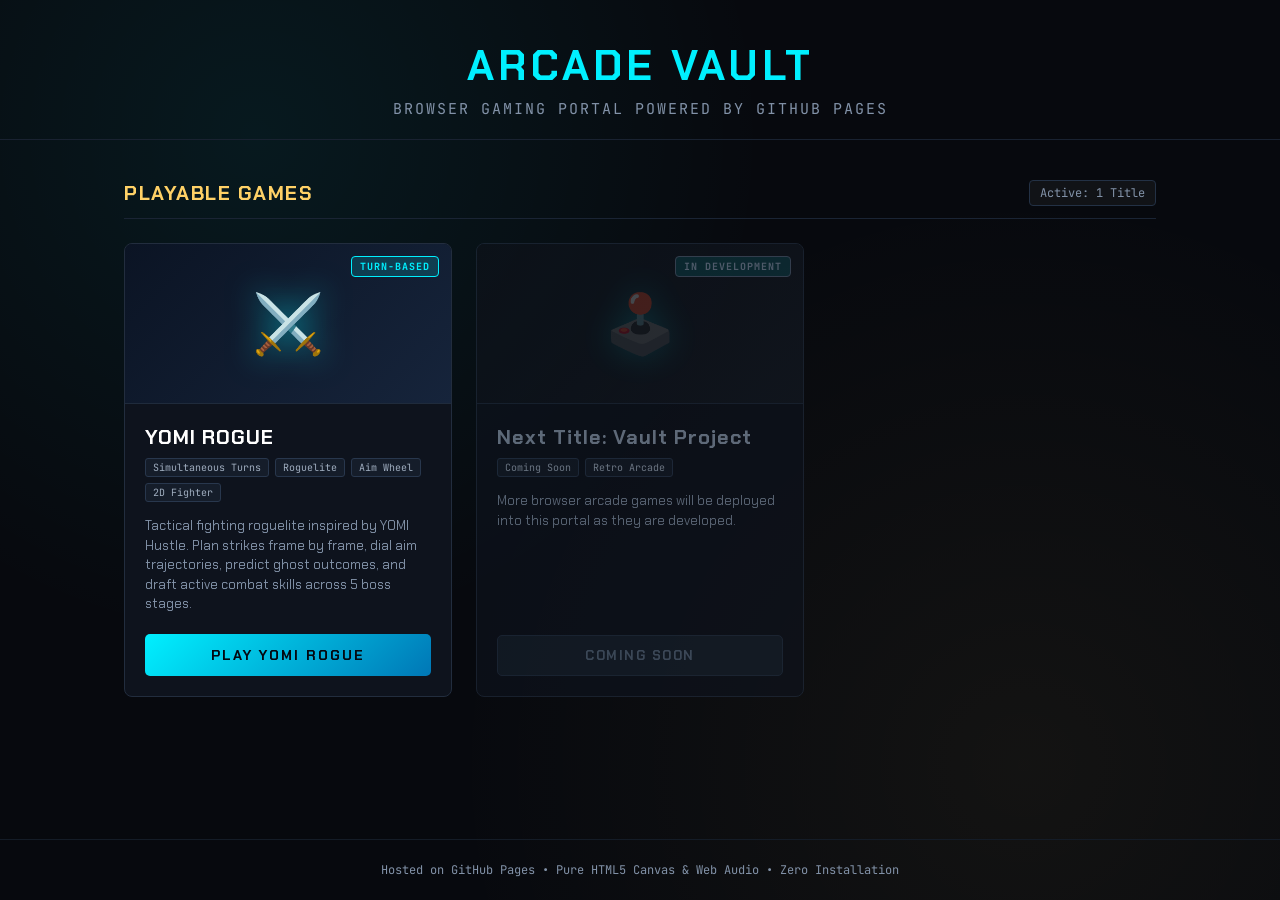
==== index.html @ 59960d1f "Initial commit: Arcade Vault web games portal with YOMI ROGUE" ====
<!DOCTYPE html>
<html lang="en">
<head>
  <meta charset="UTF-8">
  <meta name="viewport" content="width=device-width, initial-scale=1.0">
  <title>ARCADE VAULT: Indie Web Games Hub</title>
  <link rel="preconnect" href="https://fonts.googleapis.com">
  <link rel="preconnect" href="https://fonts.gstatic.com" crossorigin>
  <link href="https://fonts.googleapis.com/css2?family=Chakra+Petch:wght@500;700;900&family=JetBrains+Mono:wght@400;700&display=swap" rel="stylesheet">
  <style>
    :root {
      --bg-dark: #07090e;
      --card-bg: #0e131d;
      --card-border: #222d3e;
      --accent-cyan: #00f0ff;
      --accent-gold: #ffd166;
      --accent-red: #ff3366;
      --text-main: #f1f5f9;
      --text-muted: #8292a8;
    }

    * {
      box-sizing: border-box;
      margin: 0;
      padding: 0;
    }

    body {
      background-color: var(--bg-dark);
      background-image: 
        radial-gradient(circle at 20% 15%, rgba(0, 240, 255, 0.07) 0%, transparent 40%),
        radial-gradient(circle at 80% 85%, rgba(255, 209, 102, 0.05) 0%, transparent 45%);
      color: var(--text-main);
      font-family: 'Chakra Petch', sans-serif;
      min-height: 100vh;
      display: flex;
      flex-direction: column;
    }

    /* HEADER */
    header {
      padding: 38px 24px 20px;
      text-align: center;
      border-bottom: 1px solid #192231;
    }

    .brand-title {
      font-size: 42px;
      font-weight: 900;
      letter-spacing: 4px;
      color: var(--accent-cyan);
      text-transform: uppercase;
      margin-bottom: 6px;
    }

    .brand-tagline {
      font-size: 15px;
      letter-spacing: 2px;
      color: var(--text-muted);
      text-transform: uppercase;
      font-family: 'JetBrains Mono', monospace;
    }

    /* MAIN CONTAINER */
    main {
      flex: 1;
      max-width: 1080px;
      margin: 0 auto;
      padding: 40px 24px;
      width: 100%;
    }

    .section-header {
      display: flex;
      justify-content: space-between;
      align-items: center;
      margin-bottom: 24px;
      border-bottom: 1.5px solid #1a2434;
      padding-bottom: 12px;
    }

    .section-title {
      font-size: 20px;
      font-weight: 700;
      letter-spacing: 1.5px;
      color: var(--accent-gold);
      text-transform: uppercase;
    }

    .catalog-count {
      font-family: 'JetBrains Mono', monospace;
      font-size: 12px;
      color: var(--text-muted);
      background: rgba(255, 255, 255, 0.04);
      padding: 4px 10px;
      border-radius: 4px;
      border: 1px solid #233145;
    }

    /* GAME GRID */
    .game-grid {
      display: grid;
      grid-template-columns: repeat(auto-fill, minmax(320px, 1fr));
      gap: 24px;
    }

    .game-card {
      background: var(--card-bg);
      border: 1.5px solid var(--card-border);
      border-radius: 8px;
      overflow: hidden;
      display: flex;
      flex-direction: column;
      transition: transform 0.2s cubic-bezier(0.175, 0.885, 0.32, 1.275), border-color 0.2s, box-shadow 0.2s;
    }

    .game-card:hover {
      transform: translateY(-6px);
      border-color: var(--accent-cyan);
      box-shadow: 0 12px 30px rgba(0, 0, 0, 0.7), 0 0 15px rgba(0, 240, 255, 0.2);
    }

    .card-banner {
      height: 160px;
      background: linear-gradient(135deg, #0b1424, #16243b);
      display: flex;
      align-items: center;
      justify-content: center;
      position: relative;
      border-bottom: 1px solid #1f2b3c;
    }

    .banner-graphic {
      font-size: 58px;
      filter: drop-shadow(0 0 16px rgba(0, 240, 255, 0.6));
    }

    .banner-badge {
      position: absolute;
      top: 12px;
      right: 12px;
      background: rgba(0, 240, 255, 0.15);
      border: 1px solid var(--accent-cyan);
      color: var(--accent-cyan);
      font-size: 10px;
      font-weight: 700;
      letter-spacing: 1px;
      padding: 3px 8px;
      border-radius: 4px;
      text-transform: uppercase;
      font-family: 'JetBrains Mono', monospace;
    }

    .card-content {
      padding: 20px;
      flex: 1;
      display: flex;
      flex-direction: column;
    }

    .game-name {
      font-size: 20px;
      font-weight: 700;
      color: #fff;
      margin-bottom: 8px;
      letter-spacing: 1px;
    }

    .game-tags {
      display: flex;
      flex-wrap: wrap;
      gap: 6px;
      margin-bottom: 14px;
    }

    .tag {
      font-family: 'JetBrains Mono', monospace;
      font-size: 10px;
      padding: 2px 7px;
      background: #151d2a;
      border: 1px solid #28374d;
      color: #a0aec0;
      border-radius: 3px;
    }

    .game-desc {
      font-size: 13px;
      line-height: 1.5;
      color: var(--text-muted);
      margin-bottom: 20px;
      flex: 1;
    }

    .btn-play {
      background: linear-gradient(135deg, var(--accent-cyan), #0077b6);
      color: #030810;
      font-family: 'Chakra Petch', sans-serif;
      font-size: 14px;
      font-weight: 900;
      letter-spacing: 2px;
      padding: 12px 20px;
      border: none;
      border-radius: 5px;
      text-decoration: none;
      text-align: center;
      text-transform: uppercase;
      cursor: pointer;
      transition: filter 0.15s, transform 0.15s;
    }

    .btn-play:hover {
      filter: brightness(1.15);
      transform: translateY(-2px);
    }

    /* COMING SOON CARD */
    .game-card.disabled {
      opacity: 0.65;
    }
    .game-card.disabled:hover {
      transform: none;
      border-color: var(--card-border);
      box-shadow: none;
    }

    .btn-disabled {
      background: #17212e;
      color: #55677d;
      border: 1px solid #233144;
      font-family: 'Chakra Petch', sans-serif;
      font-size: 13px;
      font-weight: 700;
      letter-spacing: 1.5px;
      padding: 11px 20px;
      border-radius: 5px;
      text-align: center;
      text-transform: uppercase;
      pointer-events: none;
    }

    /* FOOTER */
    footer {
      border-top: 1px solid #141c27;
      padding: 22px 24px;
      text-align: center;
      font-size: 12px;
      color: var(--text-muted);
      font-family: 'JetBrains Mono', monospace;
    }
  </style>
</head>
<body>

  <header>
    <div class="brand-title">Arcade Vault</div>
    <div class="brand-tagline">Browser Gaming Portal Powered by GitHub Pages</div>
  </header>

  <main>
    <div class="section-header">
      <div class="section-title">Playable Games</div>
      <div class="catalog-count">Active: 1 Title</div>
    </div>

    <div class="game-grid">

      <!-- GAME 1: YOMI ROGUE -->
      <div class="game-card">
        <div class="card-banner">
          <div class="banner-graphic">⚔️</div>
          <span class="banner-badge">Turn-Based</span>
        </div>
        <div class="card-content">
          <h2 class="game-name">YOMI ROGUE</h2>
          <div class="game-tags">
            <span class="tag">Simultaneous Turns</span>
            <span class="tag">Roguelite</span>
            <span class="tag">Aim Wheel</span>
            <span class="tag">2D Fighter</span>
          </div>
          <p class="game-desc">
            Tactical fighting roguelite inspired by YOMI Hustle. Plan strikes frame by frame, dial aim trajectories, predict ghost outcomes, and draft active combat skills across 5 boss stages.
          </p>
          <a class="btn-play" href="./roguelite_fighter/index.html">PLAY YOMI ROGUE</a>
        </div>
      </div>

      <!-- FUTURE GAME SLOT (HONEST COMING SOON PLACEHOLDER) -->
      <div class="game-card disabled">
        <div class="card-banner" style="background: linear-gradient(135deg, #0e121a, #141a24);">
          <div class="banner-graphic" style="opacity: 0.35;">🕹️</div>
          <span class="banner-badge" style="border-color: #4b5a6f; color: #76869b;">In Development</span>
        </div>
        <div class="card-content">
          <h2 class="game-name" style="color: #8c9cb0;">Next Title: Vault Project</h2>
          <div class="game-tags">
            <span class="tag">Coming Soon</span>
            <span class="tag">Retro Arcade</span>
          </div>
          <p class="game-desc">
            More browser arcade games will be deployed into this portal as they are developed.
          </p>
          <div class="btn-disabled">COMING SOON</div>
        </div>
      </div>

    </div>
  </main>

  <footer>
    Hosted on GitHub Pages • Pure HTML5 Canvas & Web Audio • Zero Installation
  </footer>

</body>
</html>
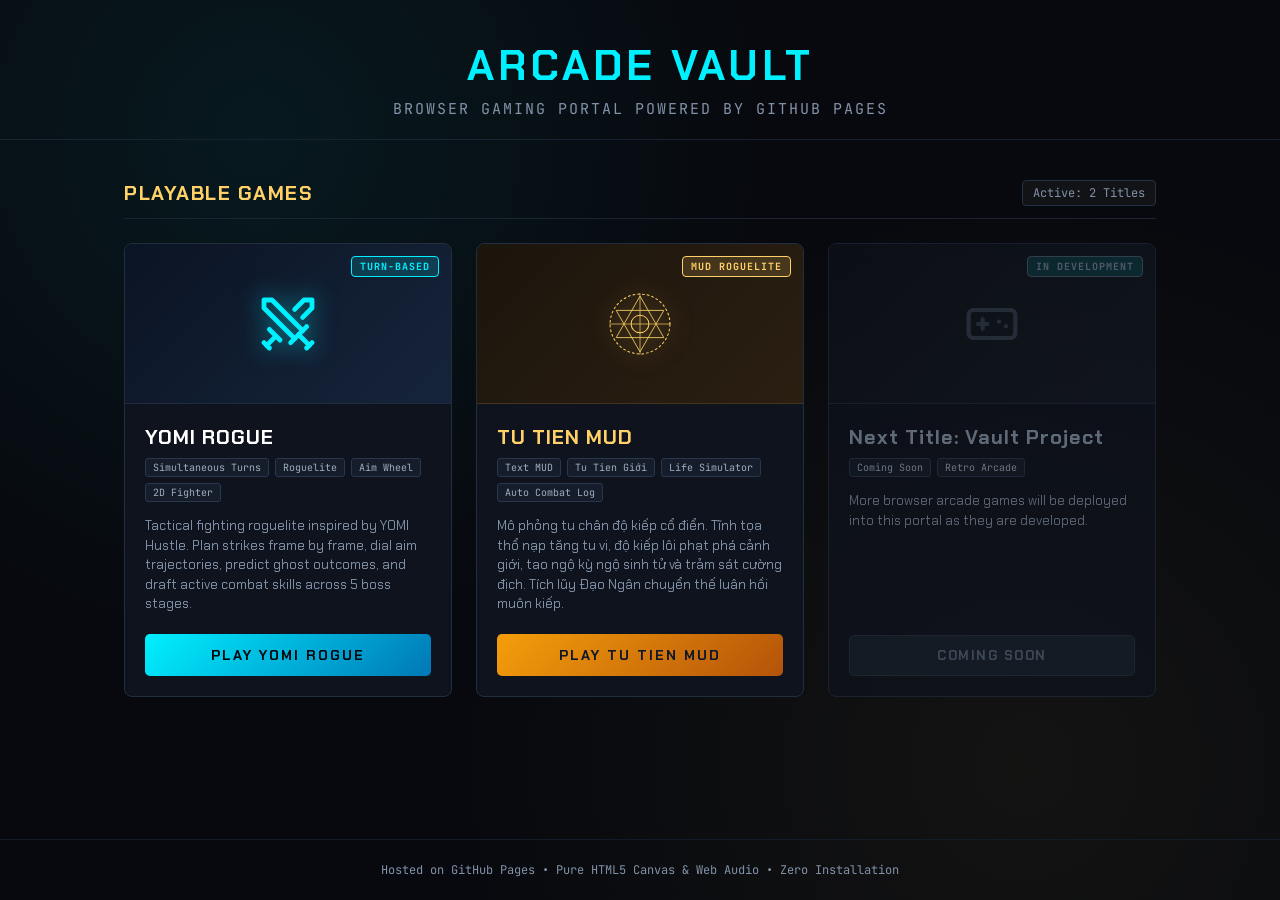
==== commit 3f58df03: "Deploy Tu Tien MUD to Arcade Vault web portal" ====
--- a/index.html
+++ b/index.html
@@ -259,7 +259,7 @@
   <main>
     <div class="section-header">
       <div class="section-title">Playable Games</div>
-      <div class="catalog-count">Active: 1 Title</div>
+      <div class="catalog-count">Active: 2 Titles</div>
     </div>
 
     <div class="game-grid">
@@ -267,7 +267,16 @@
       <!-- GAME 1: YOMI ROGUE -->
       <div class="game-card">
         <div class="card-banner">
-          <div class="banner-graphic">⚔️</div>
+          <svg width="64" height="64" viewBox="0 0 24 24" fill="none" stroke="var(--accent-cyan)" stroke-width="1.8" stroke-linecap="round" stroke-linejoin="round" style="filter: drop-shadow(0 0 12px rgba(0, 240, 255, 0.6));">
+            <polyline points="14.5 17.5 3 6 3 3 6 3 17.5 14.5"></polyline>
+            <line x1="13" y1="19" x2="19" y2="13"></line>
+            <line x1="16" y1="16" x2="20" y2="20"></line>
+            <line x1="19" y1="21" x2="21" y2="19"></line>
+            <polyline points="14.5 6.5 18 3 21 3 21 6 17.5 9.5"></polyline>
+            <line x1="5" y1="14" x2="9" y2="18"></line>
+            <line x1="7" y1="17" x2="4" y2="20"></line>
+            <line x1="3" y1="19" x2="5" y2="21"></line>
+          </svg>
           <span class="banner-badge">Turn-Based</span>
         </div>
         <div class="card-content">
@@ -285,10 +294,43 @@
         </div>
       </div>
 
+      <!-- GAME 2: TU TIEN MUD -->
+      <div class="game-card">
+        <div class="card-banner" style="background: linear-gradient(135deg, #1c150c, #2b1f12); border-bottom-color: #45341d;">
+          <svg width="68" height="68" viewBox="0 0 200 200" fill="none" stroke="var(--accent-gold)" stroke-width="3" style="filter: drop-shadow(0 0 12px rgba(255, 209, 102, 0.5));">
+            <circle cx="100" cy="100" r="88" stroke-dasharray="8,6"/>
+            <polygon points="100,18 170,140 30,140" stroke-width="2.5"/>
+            <polygon points="100,182 30,60 170,60" stroke-width="2.5"/>
+            <circle cx="100" cy="100" r="26" stroke-width="3"/>
+            <line x1="100" y1="10" x2="100" y2="190" stroke-width="2"/>
+            <line x1="10" y1="100" x2="190" y2="100" stroke-width="2"/>
+          </svg>
+          <span class="banner-badge" style="background: rgba(255, 209, 102, 0.15); border-color: var(--accent-gold); color: var(--accent-gold);">MUD Roguelite</span>
+        </div>
+        <div class="card-content">
+          <h2 class="game-name" style="color: var(--accent-gold);">TU TIEN MUD</h2>
+          <div class="game-tags">
+            <span class="tag">Text MUD</span>
+            <span class="tag">Tu Tien Giới</span>
+            <span class="tag">Life Simulator</span>
+            <span class="tag">Auto Combat Log</span>
+          </div>
+          <p class="game-desc">
+            Mô phỏng tu chân độ kiếp cổ điển. Tĩnh tọa thổ nạp tăng tu vi, độ kiếp lôi phạt phá cảnh giới, tao ngộ kỳ ngộ sinh tử và trảm sát cường địch. Tích lũy Đạo Ngân chuyển thế luân hồi muôn kiếp.
+          </p>
+          <a class="btn-play" style="background: linear-gradient(135deg, #f59e0b, #b45309); color: #0f172a;" href="./tutien_mud/index.html">PLAY TU TIEN MUD</a>
+        </div>
+      </div>
+
       <!-- FUTURE GAME SLOT (HONEST COMING SOON PLACEHOLDER) -->
       <div class="game-card disabled">
         <div class="card-banner" style="background: linear-gradient(135deg, #0e121a, #141a24);">
-          <div class="banner-graphic" style="opacity: 0.35;">🕹️</div>
+          <svg width="56" height="56" viewBox="0 0 24 24" fill="none" stroke="#4b5a6f" stroke-width="1.8" stroke-linecap="round" stroke-linejoin="round" style="opacity: 0.6;">
+            <rect x="2" y="6" width="20" height="12" rx="2"></rect>
+            <path d="M6 12h4m-2-2v4"></path>
+            <line x1="15" y1="11" x2="15" y2="11.01"></line>
+            <line x1="18" y1="13" x2="18" y2="13.01"></line>
+          </svg>
           <span class="banner-badge" style="border-color: #4b5a6f; color: #76869b;">In Development</span>
         </div>
         <div class="card-content">
@@ -313,3 +355,4 @@
 
 </body>
 </html>
+
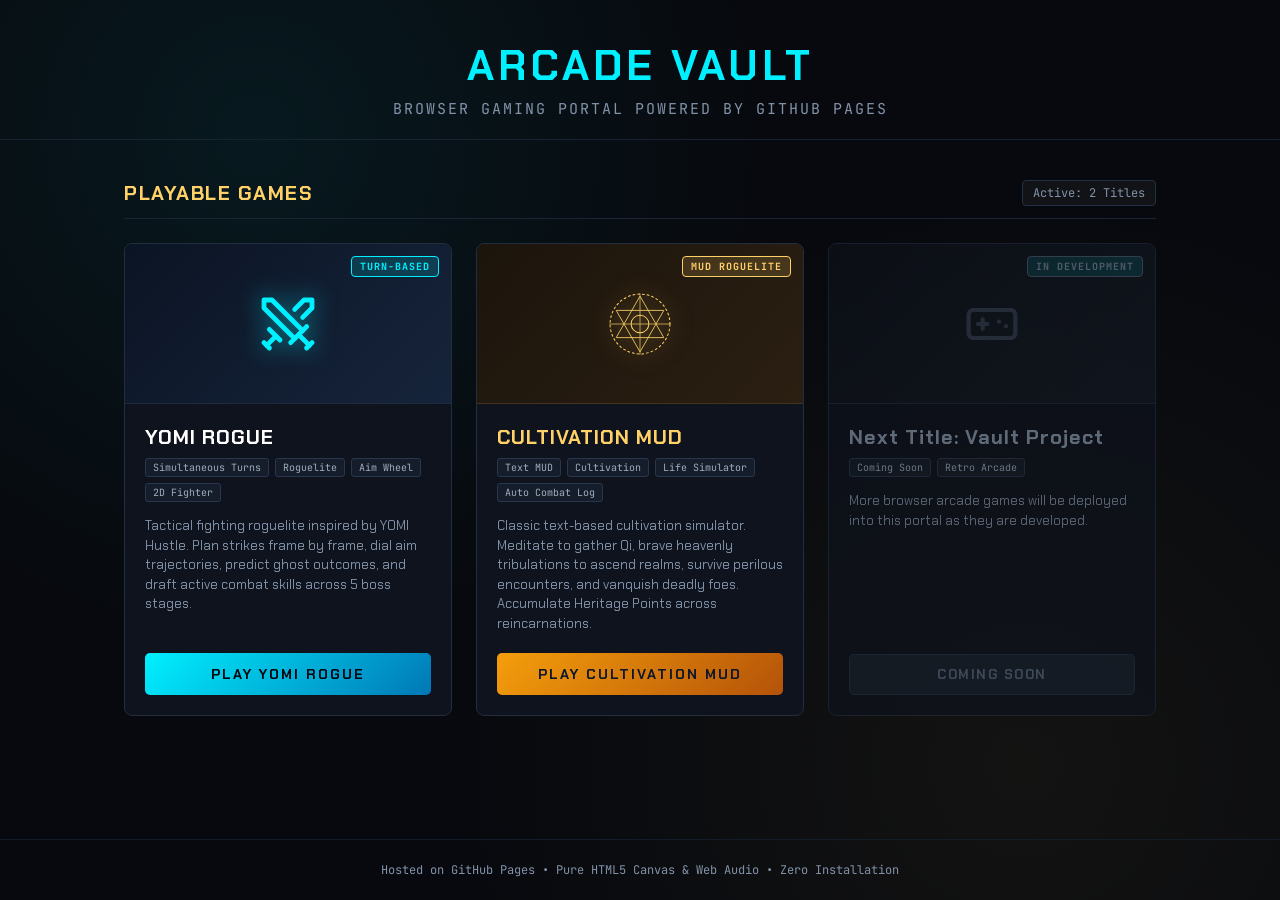
==== commit ba746b5e: "Translate Cultivation MUD and portal to English" ====
--- a/index.html
+++ b/index.html
@@ -308,17 +308,17 @@
           <span class="banner-badge" style="background: rgba(255, 209, 102, 0.15); border-color: var(--accent-gold); color: var(--accent-gold);">MUD Roguelite</span>
         </div>
         <div class="card-content">
-          <h2 class="game-name" style="color: var(--accent-gold);">TU TIEN MUD</h2>
+          <h2 class="game-name" style="color: var(--accent-gold);">CULTIVATION MUD</h2>
           <div class="game-tags">
             <span class="tag">Text MUD</span>
-            <span class="tag">Tu Tien Giới</span>
+            <span class="tag">Cultivation</span>
             <span class="tag">Life Simulator</span>
             <span class="tag">Auto Combat Log</span>
           </div>
           <p class="game-desc">
-            Mô phỏng tu chân độ kiếp cổ điển. Tĩnh tọa thổ nạp tăng tu vi, độ kiếp lôi phạt phá cảnh giới, tao ngộ kỳ ngộ sinh tử và trảm sát cường địch. Tích lũy Đạo Ngân chuyển thế luân hồi muôn kiếp.
+            Classic text-based cultivation simulator. Meditate to gather Qi, brave heavenly tribulations to ascend realms, survive perilous encounters, and vanquish deadly foes. Accumulate Heritage Points across reincarnations.
           </p>
-          <a class="btn-play" style="background: linear-gradient(135deg, #f59e0b, #b45309); color: #0f172a;" href="./tutien_mud/index.html">PLAY TU TIEN MUD</a>
+          <a class="btn-play" style="background: linear-gradient(135deg, #f59e0b, #b45309); color: #0f172a;" href="./tutien_mud/index.html">PLAY CULTIVATION MUD</a>
         </div>
       </div>
 
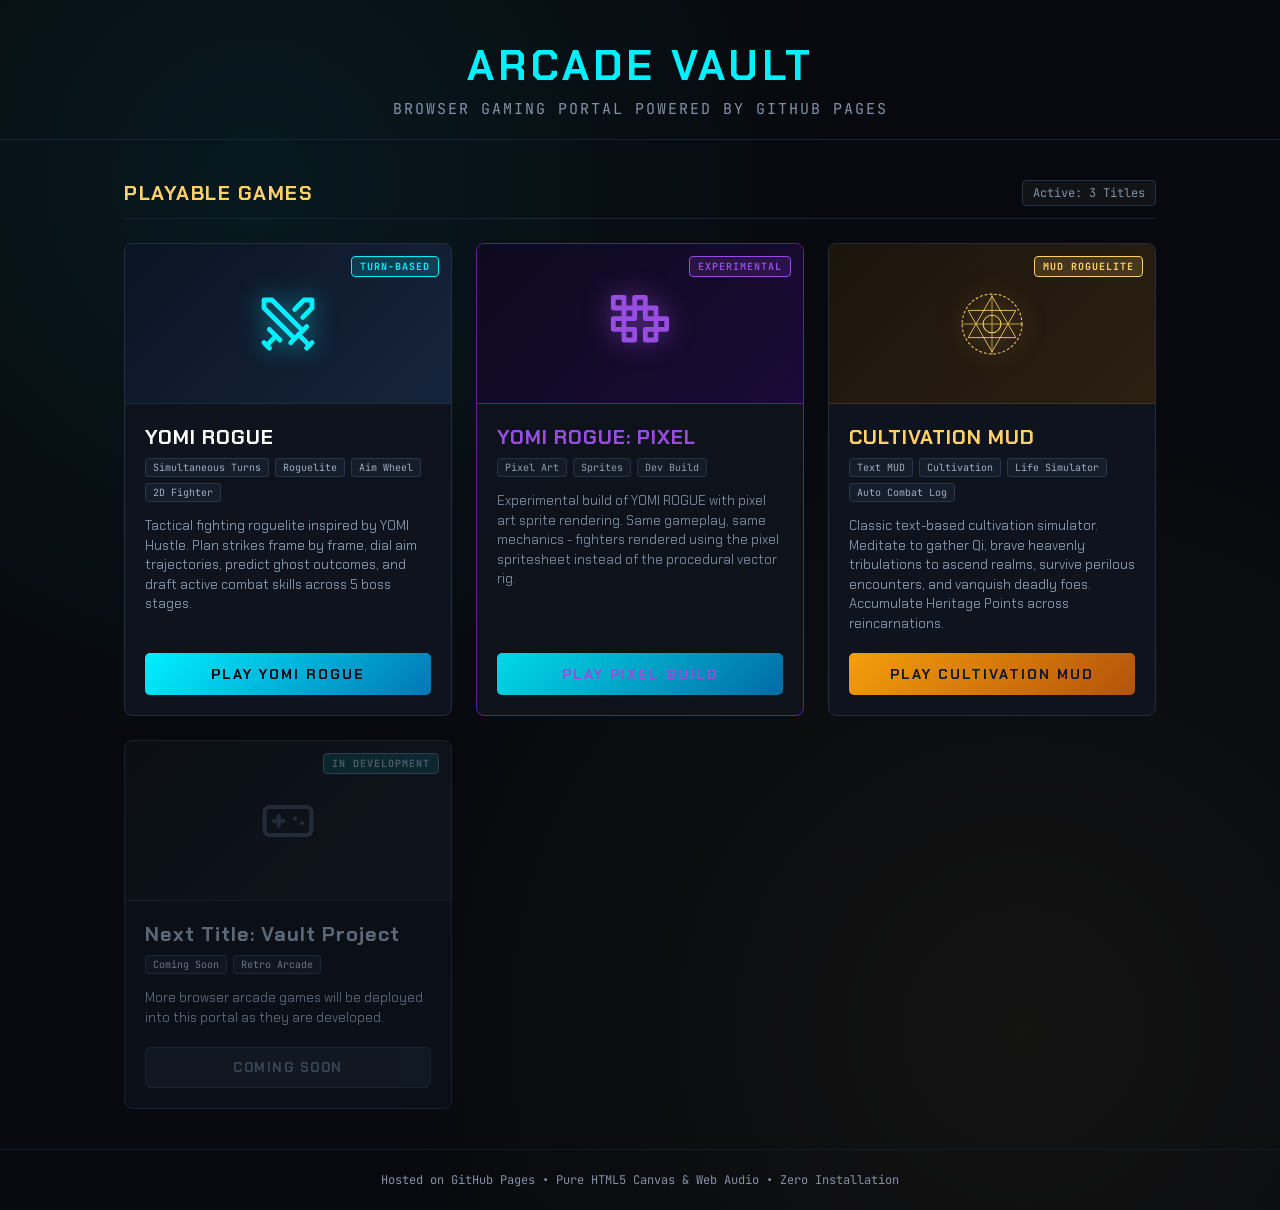
==== commit 9b679faa: "Add roguelite_fighter_pixel: experimental pixel art sprite renderer build" ====
--- a/index.html
+++ b/index.html
@@ -259,7 +259,7 @@
   <main>
     <div class="section-header">
       <div class="section-title">Playable Games</div>
-      <div class="catalog-count">Active: 2 Titles</div>
+      <div class="catalog-count">Active: 3 Titles</div>
     </div>
 
     <div class="game-grid">
@@ -294,6 +294,35 @@
         </div>
       </div>
 
+      <!-- GAME 1b: YOMI ROGUE - Pixel Build (Experimental) -->
+      <div class="game-card" style="border-color: #6b21a8; opacity: 0.9;">
+        <div class="card-banner" style="background: linear-gradient(135deg, #0f0a1e, #1e0a3c); border-bottom-color: #6b21a8;">
+          <svg width="64" height="64" viewBox="0 0 24 24" fill="none" stroke="#a855f7" stroke-width="1.8" stroke-linecap="round" stroke-linejoin="round" style="filter: drop-shadow(0 0 12px rgba(168, 85, 247, 0.6));">
+            <rect x="2" y="2" width="4" height="4"></rect>
+            <rect x="10" y="2" width="4" height="4"></rect>
+            <rect x="2" y="10" width="4" height="4"></rect>
+            <rect x="6" y="6" width="4" height="4"></rect>
+            <rect x="14" y="6" width="4" height="4"></rect>
+            <rect x="6" y="14" width="4" height="4"></rect>
+            <rect x="14" y="14" width="4" height="4"></rect>
+            <rect x="18" y="10" width="4" height="4"></rect>
+          </svg>
+          <span class="banner-badge" style="background: rgba(168, 85, 247, 0.15); border-color: #a855f7; color: #a855f7;">Experimental</span>
+        </div>
+        <div class="card-content">
+          <h2 class="game-name" style="color: #a855f7;">YOMI ROGUE: PIXEL</h2>
+          <div class="game-tags">
+            <span class="tag">Pixel Art</span>
+            <span class="tag">Sprites</span>
+            <span class="tag">Dev Build</span>
+          </div>
+          <p class="game-desc">
+            Experimental build of YOMI ROGUE with pixel art sprite rendering. Same gameplay, same mechanics - fighters rendered using the pixel spritesheet instead of the procedural vector rig.
+          </p>
+          <a class="btn-play" href="./roguelite_fighter_pixel/index.html" style="border-color: #a855f7; color: #a855f7;">PLAY PIXEL BUILD</a>
+        </div>
+      </div>
+
       <!-- GAME 2: TU TIEN MUD -->
       <div class="game-card">
         <div class="card-banner" style="background: linear-gradient(135deg, #1c150c, #2b1f12); border-bottom-color: #45341d;">
